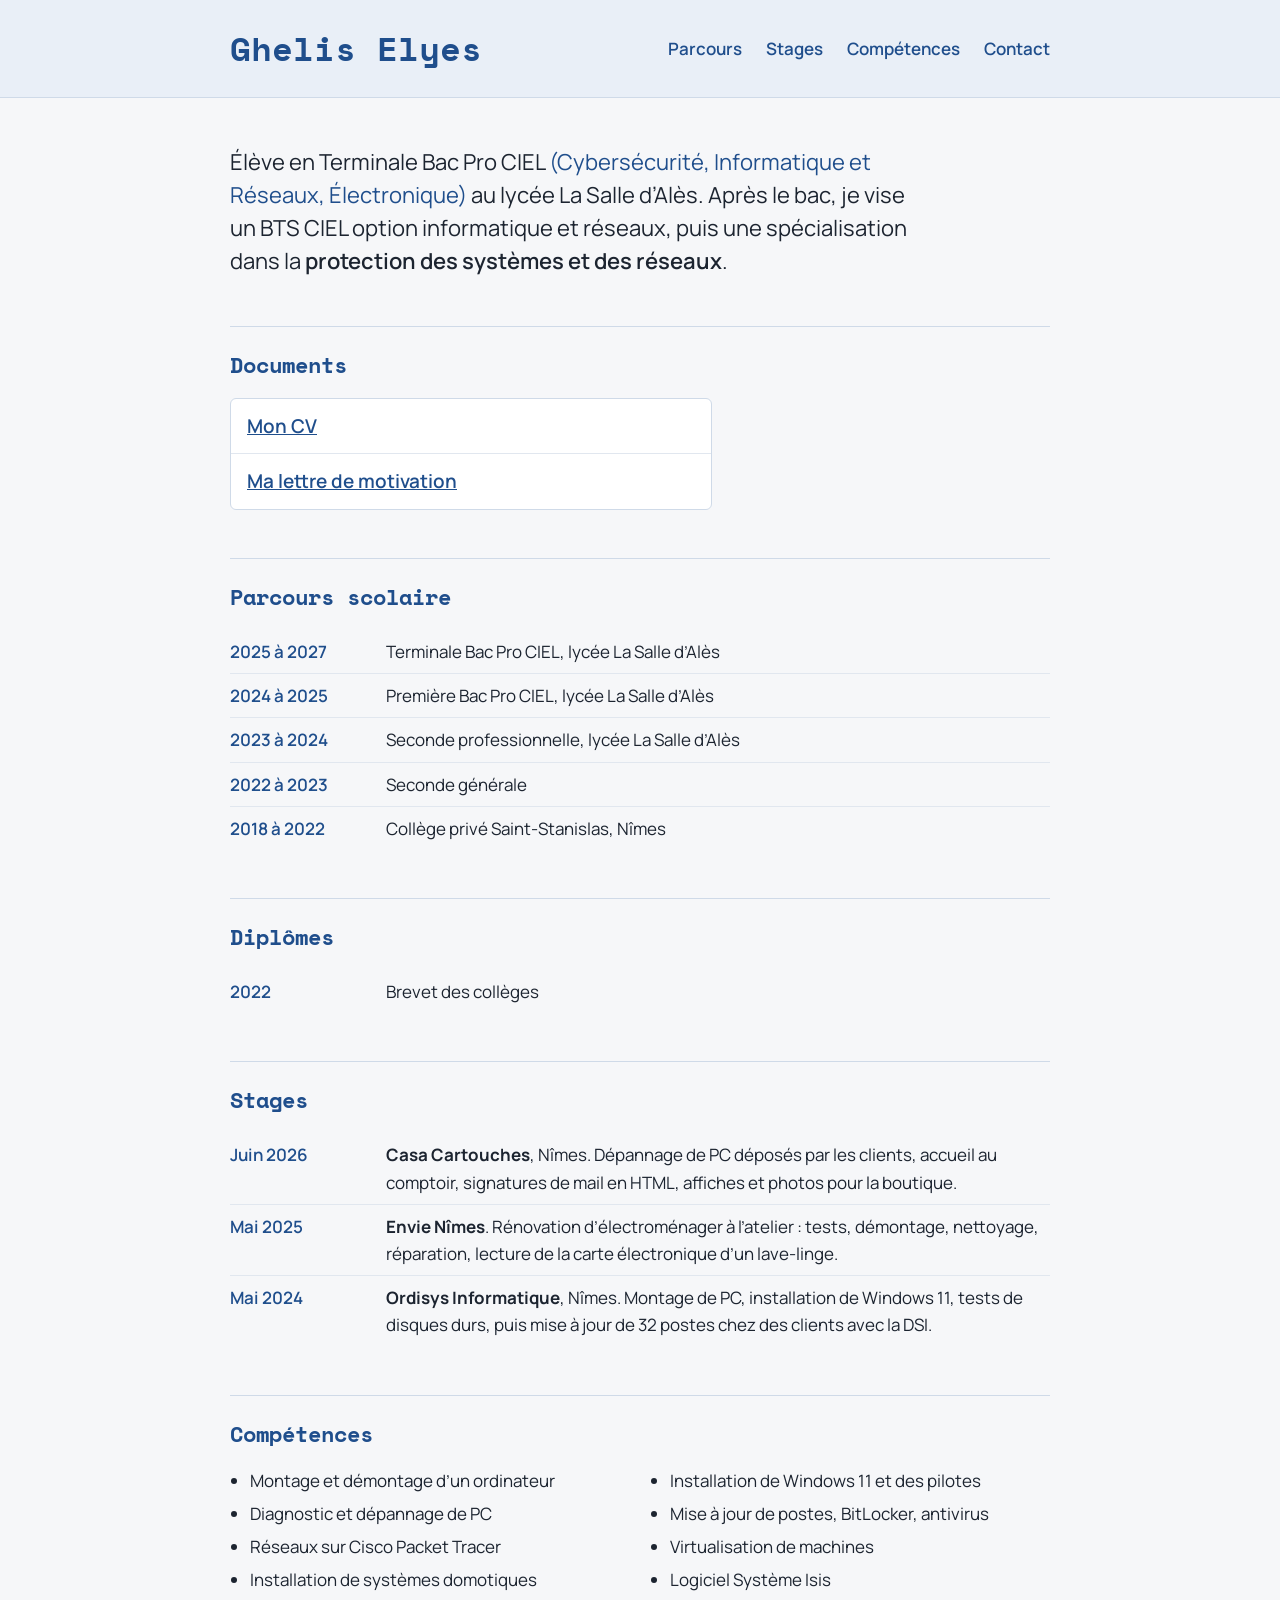
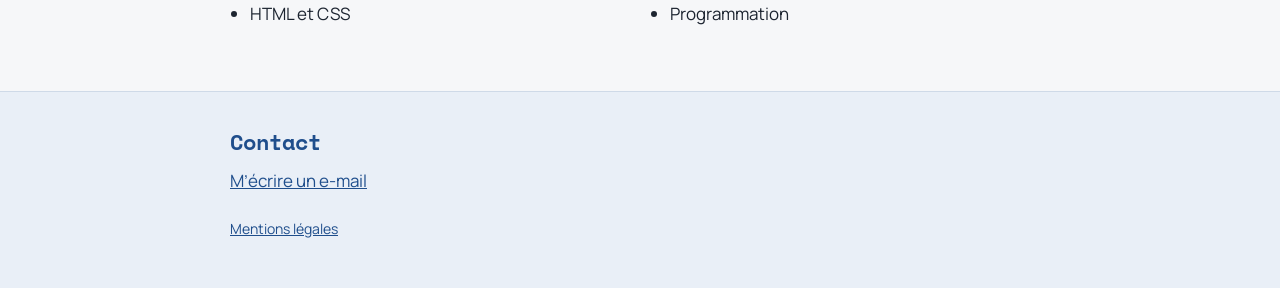
==== index.html @ 6304af38 "Première version du site de présentation" ====
<!DOCTYPE html>
<html lang="fr">
<head>
    <meta charset="utf-8">
    <meta name="viewport" content="width=device-width, initial-scale=1">
    <meta name="description" content="Ghelis Elyes, élève en Terminale Bac Pro CIEL au lycée La Salle d’Alès : parcours scolaire, stages, compétences, CV et lettre de motivation.">
    <title>Ghelis Elyes – Bac Pro CIEL</title>
    <!-- Pas d'icône : icône vide, pour que le navigateur ne cherche pas favicon.ico (erreur 404) -->
    <link rel="icon" href="data:,">
    <link rel="preconnect" href="https://fonts.googleapis.com">
    <link rel="preconnect" href="https://fonts.gstatic.com" crossorigin>
    <link rel="stylesheet" href="https://fonts.googleapis.com/css2?family=Manrope:wght@400;600&family=Space+Mono:wght@700&display=swap">
    <link rel="stylesheet" href="style.css">
</head>
<body>
    <header>
        <div class="conteneur entete">
            <h1>Ghelis Elyes</h1>
            <nav aria-label="Sections de la page">
                <ul>
                    <li><a href="#parcours">Parcours</a></li>
                    <li><a href="#stages">Stages</a></li>
                    <li><a href="#competences">Compétences</a></li>
                    <li><a href="#contact">Contact</a></li>
                </ul>
            </nav>
        </div>
    </header>

    <main class="conteneur">
        <p class="intro">Élève en Terminale Bac Pro CIEL <span class="filiere">(Cybersécurité, Informatique et Réseaux, Électronique)</span> au lycée La Salle d’Alès. Après le bac, je vise un BTS CIEL option informatique et réseaux, puis une spécialisation dans la <span class="mots-cles">protection des systèmes et des réseaux</span>.</p>

        <section>
            <h2>Documents</h2>
            <ul class="fichiers">
                <!-- download : télécharge quand c'est possible ; sinon target="_blank" ouvre le PDF dans un nouvel onglet et le site reste affiché -->
                <li><a href="CV_Elyes_Ghelis.pdf" download target="_blank">Mon CV</a></li>
                <li><a href="Lettre_Motivation.pdf" download target="_blank">Ma lettre de motivation</a></li>
            </ul>
        </section>

        <section id="parcours">
            <h2>Parcours scolaire</h2>
            <!-- À compléter : le lycée de la seconde générale. -->
            <ul class="frise">
                <li><span class="annee">2025 à 2027</span> <p>Terminale Bac Pro CIEL, lycée La Salle d’Alès</p></li>
                <li><span class="annee">2024 à 2025</span> <p>Première Bac Pro CIEL, lycée La Salle d’Alès</p></li>
                <li><span class="annee">2023 à 2024</span> <p>Seconde professionnelle, lycée La Salle d’Alès</p></li>
                <li><span class="annee">2022 à 2023</span> <p>Seconde générale</p></li>
                <li><span class="annee">2018 à 2022</span> <p>Collège privé Saint-Stanislas, Nîmes</p></li>
            </ul>
        </section>

        <section>
            <h2>Diplômes</h2>
            <ul class="frise">
                <li><span class="annee">2022</span> <p>Brevet des collèges</p></li>
            </ul>
        </section>

        <section id="stages">
            <h2>Stages</h2>
            <ul class="frise">
                <li><span class="annee">Juin 2026</span> <p><strong>Casa Cartouches</strong>, Nîmes. Dépannage de PC déposés par les clients, accueil au comptoir, signatures de mail en HTML, affiches et photos pour la boutique.</p></li>
                <li><span class="annee">Mai 2025</span> <p><strong>Envie Nîmes</strong>. Rénovation d’électroménager à l’atelier : tests, démontage, nettoyage, réparation, lecture de la carte électronique d’un lave-linge.</p></li>
                <li><span class="annee">Mai 2024</span> <p><strong>Ordisys Informatique</strong>, Nîmes. Montage de PC, installation de Windows 11, tests de disques durs, puis mise à jour de 32 postes chez des clients avec la DSI.</p></li>
            </ul>
        </section>

        <section id="competences">
            <h2>Compétences</h2>
            <ul class="competences">
                <li>Montage et démontage d’un ordinateur</li>
                <li>Installation de Windows 11 et des pilotes</li>
                <li>Diagnostic et dépannage de PC</li>
                <li>Mise à jour de postes, BitLocker, antivirus</li>
                <li>Réseaux sur Cisco Packet Tracer</li>
                <li>Virtualisation de machines</li>
                <li>Installation de systèmes domotiques</li>
                <li>Logiciel Système Isis</li>
                <li>HTML et CSS</li>
                <li>Programmation</li>
            </ul>
        </section>
    </main>

    <footer id="contact">
        <div class="conteneur">
            <h2>Contact</h2>
            <p><a href="mailto:gheliselyes883@gmail.com">M’écrire un e-mail</a></p>
            <p class="legal"><a href="mentions-legales.html">Mentions légales</a></p>
        </div>
    </footer>
</body>
</html>
---- style.css ----
/* Bleu marine #1f4e8c, bleu pâle des bandeaux #e9eff7, traits #cfdae8, texte #1c2430 */

body {
    margin: 0;
    background-color: #f6f7f9;
    color: #1c2430;
    font-family: "Manrope", sans-serif;
    font-size: 1.0625rem;
    line-height: 1.6;
}

h1,
h2,
.nom {
    font-family: "Space Mono", monospace;
    color: #1f4e8c;
}

a {
    color: #1f4e8c;
}

a:hover {
    color: #163a6b;
}

a:focus-visible {
    outline: 2px solid currentColor;
    outline-offset: 3px;
}

.filiere {
    color: #1f4e8c;
}

.mots-cles {
    font-weight: 600;
}

/* Même colonne pour l'en-tête, le contenu et le pied de page */
.conteneur {
    max-width: 820px;
    margin: 0 auto;
    padding-inline: 40px;
}

/* En-tête */

header {
    padding: 28px 0;
    background-color: #e9eff7;
    border-bottom: 1px solid #cfdae8;
}

.entete {
    display: flex;
    flex-wrap: wrap;
    justify-content: space-between;
    align-items: center;
    gap: 16px 32px;
}

.entete h1,
.nom {
    margin: 0;
    font-size: 2.125rem;
    line-height: 1.2;
}

/* Sur la page des mentions légales, le nom ramène à l'accueil */
.nom a {
    color: inherit;
    text-decoration: none;
}

nav ul {
    display: flex;
    flex-wrap: wrap;
    gap: 8px 24px;
    margin: 0;
    padding: 0;
    list-style: none;
}

nav a {
    font-weight: 600;
    text-decoration: none;
}

nav a:hover {
    text-decoration: underline;
}

/* Contenu */

main {
    padding-top: 48px;
    padding-bottom: 64px;
}

main h1 {
    margin: 0 0 8px;
    font-size: 1.75rem;
}

.intro {
    max-width: 700px;
    margin: 0;
    font-size: 1.375rem;
    line-height: 1.5;
}

section {
    margin-top: 48px;
}

h2 {
    margin: 0 0 16px;
    padding-top: 20px;
    border-top: 1px solid #cfdae8;
    font-size: 1.375rem;
}

.frise,
.fichiers {
    margin: 0;
    padding: 0;
    list-style: none;
}

/* L'année dans une colonne à gauche */
.frise li {
    display: grid;
    grid-template-columns: 140px 1fr;
    gap: 16px;
    padding: 8px 0;
    border-bottom: 1px solid #e1e7ef;
}

.frise li:last-child {
    border-bottom: none;
}

.frise p {
    margin: 0;
}

.annee {
    color: #1f4e8c;
    font-weight: 600;
}

/* Le CV et la lettre dans un cadre : c'est ce qu'on cherche en premier */
.fichiers {
    max-width: 480px;
    background-color: #ffffff;
    border: 1px solid #cfdae8;
    border-radius: 6px;
}

.fichiers li {
    padding: 12px 16px;
}

.fichiers li + li {
    border-top: 1px solid #e1e7ef;
}

.fichiers a {
    font-size: 1.1875rem;
    font-weight: 600;
}

.competences {
    display: grid;
    grid-template-columns: 1fr 1fr;
    gap: 6px 40px;
    margin: 0;
    padding-left: 20px;
}

/* Pied de page */

footer {
    padding: 32px 0 48px;
    background-color: #e9eff7;
    border-top: 1px solid #cfdae8;
}

footer h2 {
    margin-bottom: 8px;
    padding-top: 0;
    border-top: none;
}

footer p {
    margin: 0;
}

.legal {
    margin-top: 24px;
    font-size: 0.875rem;
}

/* Téléphone */

@media (max-width: 600px) {
    .conteneur {
        padding-inline: 20px;
    }

    header {
        padding: 20px 0;
    }

    .entete h1,
    .nom {
        font-size: 1.75rem;
    }

    main {
        padding-top: 28px;
        padding-bottom: 48px;
    }

    .intro {
        font-size: 1.1875rem;
    }

    /* L'année passe au-dessus du texte */
    .frise li {
        grid-template-columns: 1fr;
        gap: 0;
    }

    .competences {
        grid-template-columns: 1fr;
    }
}
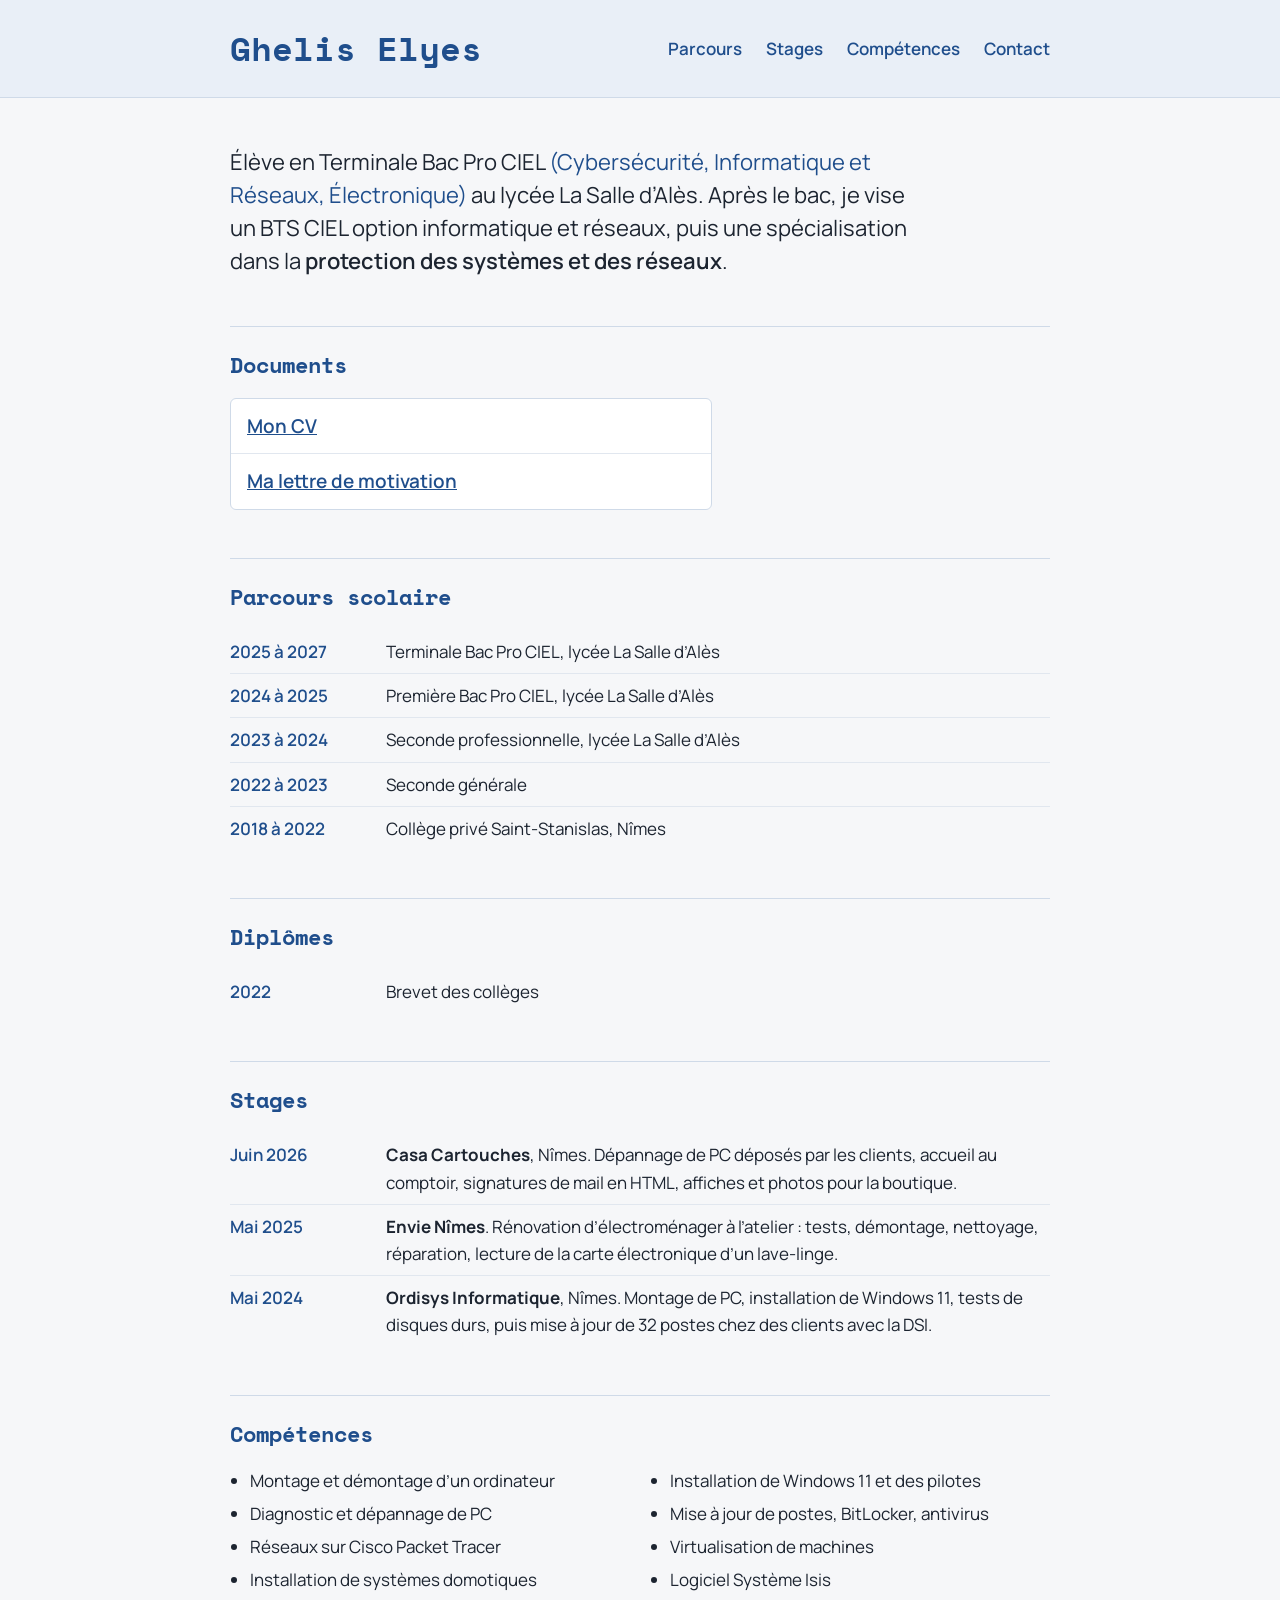
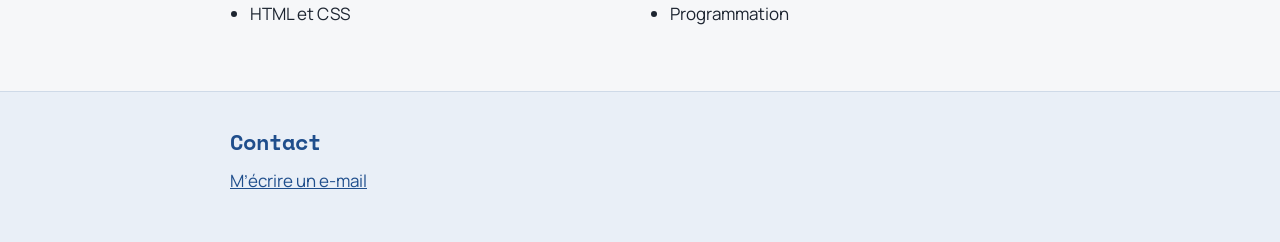
==== commit e9fe310e: "Remove legal mentions link from footer Removed the legal mentions link from the footer." ====
--- a/index.html
+++ b/index.html
@@ -5,7 +5,6 @@
     <meta name="viewport" content="width=device-width, initial-scale=1">
     <meta name="description" content="Ghelis Elyes, élève en Terminale Bac Pro CIEL au lycée La Salle d’Alès : parcours scolaire, stages, compétences, CV et lettre de motivation.">
     <title>Ghelis Elyes – Bac Pro CIEL</title>
-    <!-- Pas d'icône : icône vide, pour que le navigateur ne cherche pas favicon.ico (erreur 404) -->
     <link rel="icon" href="data:,">
     <link rel="preconnect" href="https://fonts.googleapis.com">
     <link rel="preconnect" href="https://fonts.gstatic.com" crossorigin>
@@ -33,15 +32,13 @@
         <section>
             <h2>Documents</h2>
             <ul class="fichiers">
-                <!-- download : télécharge quand c'est possible ; sinon target="_blank" ouvre le PDF dans un nouvel onglet et le site reste affiché -->
-                <li><a href="CV_Elyes_Ghelis.pdf" download target="_blank">Mon CV</a></li>
-                <li><a href="Lettre_Motivation.pdf" download target="_blank">Ma lettre de motivation</a></li>
+                <li><a href="CV_Elyes_Ghelis.pdf" download target="_blank" rel="noopener">Mon CV</a></li>
+                <li><a href="Lettre_Motivation.pdf" download target="_blank" rel="noopener">Ma lettre de motivation</a></li>
             </ul>
         </section>
 
         <section id="parcours">
             <h2>Parcours scolaire</h2>
-            <!-- À compléter : le lycée de la seconde générale. -->
             <ul class="frise">
                 <li><span class="annee">2025 à 2027</span> <p>Terminale Bac Pro CIEL, lycée La Salle d’Alès</p></li>
                 <li><span class="annee">2024 à 2025</span> <p>Première Bac Pro CIEL, lycée La Salle d’Alès</p></li>
@@ -88,7 +85,6 @@
         <div class="conteneur">
             <h2>Contact</h2>
             <p><a href="mailto:gheliselyes883@gmail.com">M’écrire un e-mail</a></p>
-            <p class="legal"><a href="mentions-legales.html">Mentions légales</a></p>
         </div>
     </footer>
 </body>
--- a/style.css
+++ b/style.css
@@ -1,9 +1,21 @@
-/* Bleu marine #1f4e8c, bleu pâle des bandeaux #e9eff7, traits #cfdae8, texte #1c2430 */
+/* Couleurs */
+
+:root {
+    --bleu: #1f4e8c;
+    --bleu-fonce: #163a6b;
+    --bleu-pale: #e9eff7;
+    --texte: #1c2430;
+    --fond: #f6f7f9;
+    --trait: #cfdae8;
+    --trait-clair: #e1e7ef;
+}
+
+/* Base */
 
 body {
     margin: 0;
-    background-color: #f6f7f9;
-    color: #1c2430;
+    background-color: var(--fond);
+    color: var(--texte);
     font-family: "Manrope", sans-serif;
     font-size: 1.0625rem;
     line-height: 1.6;
@@ -13,15 +25,20 @@
 h2,
 .nom {
     font-family: "Space Mono", monospace;
-    color: #1f4e8c;
+    color: var(--bleu);
+}
+
+h2 {
+    margin: 0 0 16px;
+    font-size: 1.375rem;
 }
 
 a {
-    color: #1f4e8c;
+    color: var(--bleu);
 }
 
 a:hover {
-    color: #163a6b;
+    color: var(--bleu-fonce);
 }
 
 a:focus-visible {
@@ -30,14 +47,13 @@
 }
 
 .filiere {
-    color: #1f4e8c;
+    color: var(--bleu);
 }
 
 .mots-cles {
     font-weight: 600;
 }
 
-/* Même colonne pour l'en-tête, le contenu et le pied de page */
 .conteneur {
     max-width: 820px;
     margin: 0 auto;
@@ -48,8 +64,8 @@
 
 header {
     padding: 28px 0;
-    background-color: #e9eff7;
-    border-bottom: 1px solid #cfdae8;
+    background-color: var(--bleu-pale);
+    border-bottom: 1px solid var(--trait);
 }
 
 .entete {
@@ -67,7 +83,6 @@
     line-height: 1.2;
 }
 
-/* Sur la page des mentions légales, le nom ramène à l'accueil */
 .nom a {
     color: inherit;
     text-decoration: none;
@@ -103,6 +118,15 @@
     font-size: 1.75rem;
 }
 
+main h2 {
+    padding-top: 20px;
+    border-top: 1px solid var(--trait);
+}
+
+section {
+    margin-top: 48px;
+}
+
 .intro {
     max-width: 700px;
     margin: 0;
@@ -110,17 +134,6 @@
     line-height: 1.5;
 }
 
-section {
-    margin-top: 48px;
-}
-
-h2 {
-    margin: 0 0 16px;
-    padding-top: 20px;
-    border-top: 1px solid #cfdae8;
-    font-size: 1.375rem;
-}
-
 .frise,
 .fichiers {
     margin: 0;
@@ -128,13 +141,12 @@
     list-style: none;
 }
 
-/* L'année dans une colonne à gauche */
 .frise li {
     display: grid;
     grid-template-columns: 140px 1fr;
     gap: 16px;
     padding: 8px 0;
-    border-bottom: 1px solid #e1e7ef;
+    border-bottom: 1px solid var(--trait-clair);
 }
 
 .frise li:last-child {
@@ -146,15 +158,14 @@
 }
 
 .annee {
-    color: #1f4e8c;
-    font-weight: 600;
-}
-
-/* Le CV et la lettre dans un cadre : c'est ce qu'on cherche en premier */
+    color: var(--bleu);
+    font-weight: 600;
+}
+
 .fichiers {
     max-width: 480px;
-    background-color: #ffffff;
-    border: 1px solid #cfdae8;
+    background-color: #fff;
+    border: 1px solid var(--trait);
     border-radius: 6px;
 }
 
@@ -163,7 +174,7 @@
 }
 
 .fichiers li + li {
-    border-top: 1px solid #e1e7ef;
+    border-top: 1px solid var(--trait-clair);
 }
 
 .fichiers a {
@@ -183,14 +194,12 @@
 
 footer {
     padding: 32px 0 48px;
-    background-color: #e9eff7;
-    border-top: 1px solid #cfdae8;
+    background-color: var(--bleu-pale);
+    border-top: 1px solid var(--trait);
 }
 
 footer h2 {
     margin-bottom: 8px;
-    padding-top: 0;
-    border-top: none;
 }
 
 footer p {
@@ -202,7 +211,7 @@
     font-size: 0.875rem;
 }
 
-/* Téléphone */
+/* Écrans étroits */
 
 @media (max-width: 600px) {
     .conteneur {
@@ -227,7 +236,6 @@
         font-size: 1.1875rem;
     }
 
-    /* L'année passe au-dessus du texte */
     .frise li {
         grid-template-columns: 1fr;
         gap: 0;
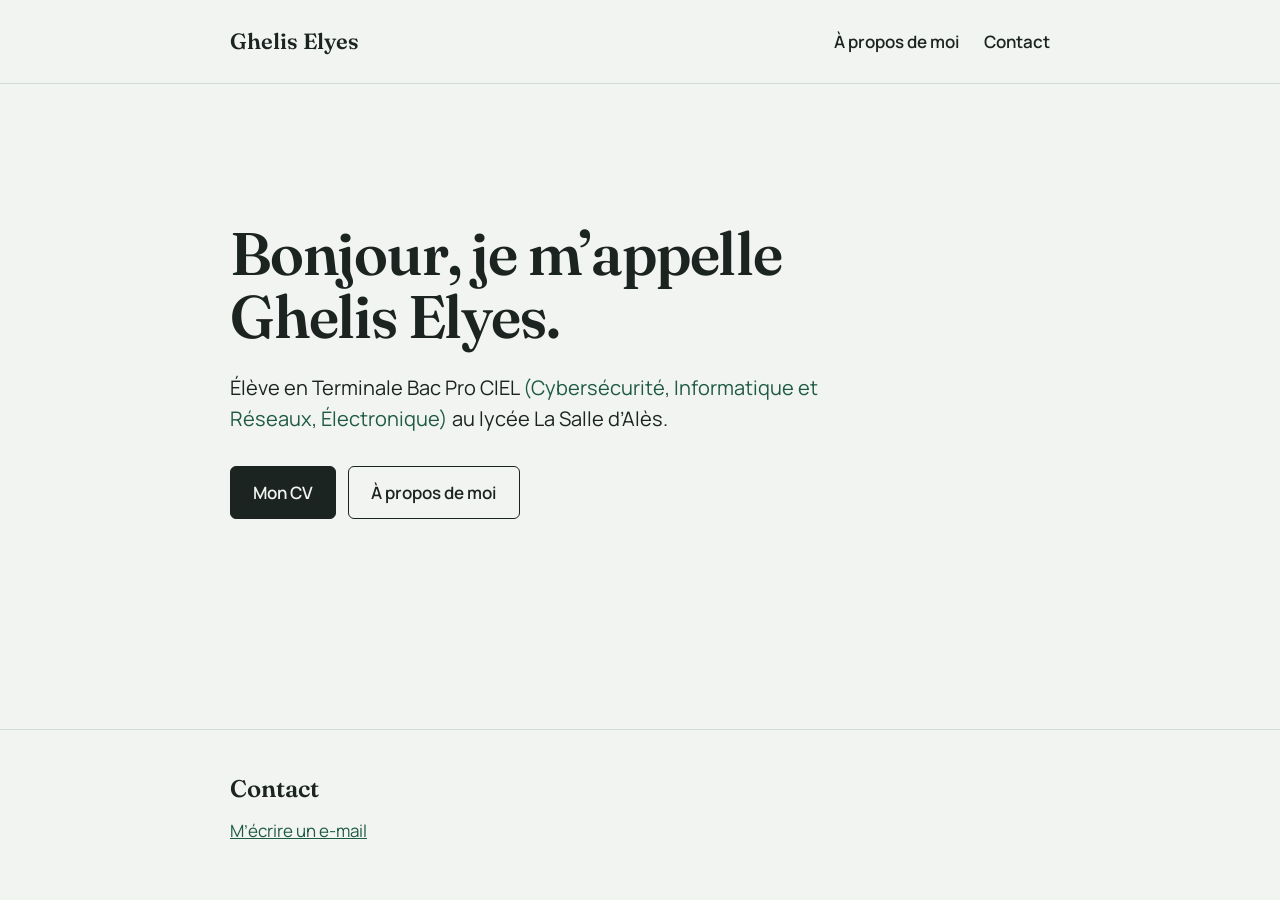
==== commit 6be91a90: "Ajoute la page À propos et change les couleurs" ====
--- a/index.html
+++ b/index.html
@@ -3,81 +3,35 @@
 <head>
     <meta charset="utf-8">
     <meta name="viewport" content="width=device-width, initial-scale=1">
-    <meta name="description" content="Ghelis Elyes, élève en Terminale Bac Pro CIEL au lycée La Salle d’Alès : parcours scolaire, stages, compétences, CV et lettre de motivation.">
+    <meta name="description" content="Ghelis Elyes, élève en Terminale Bac Pro CIEL au lycée La Salle d’Alès : présentation, CV et parcours.">
     <title>Ghelis Elyes – Bac Pro CIEL</title>
     <link rel="icon" href="data:,">
     <link rel="preconnect" href="https://fonts.googleapis.com">
     <link rel="preconnect" href="https://fonts.gstatic.com" crossorigin>
-    <link rel="stylesheet" href="https://fonts.googleapis.com/css2?family=Manrope:wght@400;600&family=Space+Mono:wght@700&display=swap">
+    <link rel="stylesheet" href="https://fonts.googleapis.com/css2?family=Fraunces:opsz,wght@9..144,500;9..144,600&family=Manrope:wght@400;600&display=swap">
     <link rel="stylesheet" href="style.css">
 </head>
 <body>
     <header>
         <div class="conteneur entete">
-            <h1>Ghelis Elyes</h1>
-            <nav aria-label="Sections de la page">
+            <p class="nom"><a href="index.html">Ghelis Elyes</a></p>
+            <nav aria-label="Menu principal">
                 <ul>
-                    <li><a href="#parcours">Parcours</a></li>
-                    <li><a href="#stages">Stages</a></li>
-                    <li><a href="#competences">Compétences</a></li>
+                    <li><a href="apropos.html">À propos de moi</a></li>
                     <li><a href="#contact">Contact</a></li>
                 </ul>
             </nav>
         </div>
     </header>
 
-    <main class="conteneur">
-        <p class="intro">Élève en Terminale Bac Pro CIEL <span class="filiere">(Cybersécurité, Informatique et Réseaux, Électronique)</span> au lycée La Salle d’Alès. Après le bac, je vise un BTS CIEL option informatique et réseaux, puis une spécialisation dans la <span class="mots-cles">protection des systèmes et des réseaux</span>.</p>
-
-        <section>
-            <h2>Documents</h2>
-            <ul class="fichiers">
-                <li><a href="CV_Elyes_Ghelis.pdf" download target="_blank" rel="noopener">Mon CV</a></li>
-                <li><a href="Lettre_Motivation.pdf" download target="_blank" rel="noopener">Ma lettre de motivation</a></li>
-            </ul>
-        </section>
-
-        <section id="parcours">
-            <h2>Parcours scolaire</h2>
-            <ul class="frise">
-                <li><span class="annee">2025 à 2027</span> <p>Terminale Bac Pro CIEL, lycée La Salle d’Alès</p></li>
-                <li><span class="annee">2024 à 2025</span> <p>Première Bac Pro CIEL, lycée La Salle d’Alès</p></li>
-                <li><span class="annee">2023 à 2024</span> <p>Seconde professionnelle, lycée La Salle d’Alès</p></li>
-                <li><span class="annee">2022 à 2023</span> <p>Seconde générale</p></li>
-                <li><span class="annee">2018 à 2022</span> <p>Collège privé Saint-Stanislas, Nîmes</p></li>
-            </ul>
-        </section>
-
-        <section>
-            <h2>Diplômes</h2>
-            <ul class="frise">
-                <li><span class="annee">2022</span> <p>Brevet des collèges</p></li>
-            </ul>
-        </section>
-
-        <section id="stages">
-            <h2>Stages</h2>
-            <ul class="frise">
-                <li><span class="annee">Juin 2026</span> <p><strong>Casa Cartouches</strong>, Nîmes. Dépannage de PC déposés par les clients, accueil au comptoir, signatures de mail en HTML, affiches et photos pour la boutique.</p></li>
-                <li><span class="annee">Mai 2025</span> <p><strong>Envie Nîmes</strong>. Rénovation d’électroménager à l’atelier : tests, démontage, nettoyage, réparation, lecture de la carte électronique d’un lave-linge.</p></li>
-                <li><span class="annee">Mai 2024</span> <p><strong>Ordisys Informatique</strong>, Nîmes. Montage de PC, installation de Windows 11, tests de disques durs, puis mise à jour de 32 postes chez des clients avec la DSI.</p></li>
-            </ul>
-        </section>
-
-        <section id="competences">
-            <h2>Compétences</h2>
-            <ul class="competences">
-                <li>Montage et démontage d’un ordinateur</li>
-                <li>Installation de Windows 11 et des pilotes</li>
-                <li>Diagnostic et dépannage de PC</li>
-                <li>Mise à jour de postes, BitLocker, antivirus</li>
-                <li>Réseaux sur Cisco Packet Tracer</li>
-                <li>Virtualisation de machines</li>
-                <li>Installation de systèmes domotiques</li>
-                <li>Logiciel Système Isis</li>
-                <li>HTML et CSS</li>
-                <li>Programmation</li>
-            </ul>
+    <main class="conteneur page-accueil">
+        <section class="accueil">
+            <h1>Bonjour, je m’appelle Ghelis&nbsp;Elyes.</h1>
+            <p class="intro">Élève en Terminale Bac Pro CIEL <span class="filiere">(Cybersécurité, Informatique et Réseaux, Électronique)</span> au lycée La Salle d’Alès.</p>
+            <div class="actions">
+                <a class="bouton" href="CV_Elyes_Ghelis.pdf" download target="_blank" rel="noopener">Mon CV</a>
+                <a class="bouton bouton-secondaire" href="apropos.html">À propos de moi</a>
+            </div>
         </section>
     </main>
 
--- a/style.css
+++ b/style.css
@@ -1,21 +1,24 @@
-/* Couleurs */
+/* Couleurs : vert du vernis d'un circuit imprimé */
 
 :root {
-    --bleu: #1f4e8c;
-    --bleu-fonce: #163a6b;
-    --bleu-pale: #e9eff7;
-    --texte: #1c2430;
-    --fond: #f6f7f9;
-    --trait: #cfdae8;
-    --trait-clair: #e1e7ef;
+    --fond: #f1f4f1;
+    --encre: #1c2421;
+    --gris: #55615b;
+    --vert: #1f5a45;
+    --vert-fonce: #163f30;
+    --trait: #d3dbd5;
+    --trait-clair: #e2e8e3;
 }
 
 /* Base */
 
 body {
+    display: flex;
+    flex-direction: column;
+    min-height: 100vh;
     margin: 0;
     background-color: var(--fond);
-    color: var(--texte);
+    color: var(--encre);
     font-family: "Manrope", sans-serif;
     font-size: 1.0625rem;
     line-height: 1.6;
@@ -23,22 +26,24 @@
 
 h1,
 h2,
+h3,
 .nom {
-    font-family: "Space Mono", monospace;
-    color: var(--bleu);
+    font-family: "Fraunces", serif;
+    font-weight: 600;
+    color: var(--encre);
 }
 
 h2 {
     margin: 0 0 16px;
-    font-size: 1.375rem;
+    font-size: 1.5rem;
 }
 
 a {
-    color: var(--bleu);
+    color: var(--vert);
 }
 
 a:hover {
-    color: var(--bleu-fonce);
+    color: var(--vert-fonce);
 }
 
 a:focus-visible {
@@ -47,15 +52,13 @@
 }
 
 .filiere {
-    color: var(--bleu);
-}
-
-.mots-cles {
-    font-weight: 600;
+    color: var(--vert);
 }
 
 .conteneur {
-    max-width: 820px;
+    box-sizing: border-box;
+    width: 100%;
+    max-width: 900px;
     margin: 0 auto;
     padding-inline: 40px;
 }
@@ -63,8 +66,7 @@
 /* En-tête */
 
 header {
-    padding: 28px 0;
-    background-color: var(--bleu-pale);
+    padding: 24px 0;
     border-bottom: 1px solid var(--trait);
 }
 
@@ -73,14 +75,12 @@
     flex-wrap: wrap;
     justify-content: space-between;
     align-items: center;
-    gap: 16px 32px;
-}
-
-.entete h1,
+    gap: 12px 32px;
+}
+
 .nom {
     margin: 0;
-    font-size: 2.125rem;
-    line-height: 1.2;
+    font-size: 1.375rem;
 }
 
 .nom a {
@@ -98,103 +98,183 @@
 }
 
 nav a {
+    color: var(--encre);
     font-weight: 600;
     text-decoration: none;
 }
 
 nav a:hover {
-    text-decoration: underline;
+    color: var(--vert);
+}
+
+/* Accueil */
+
+.page-accueil {
+    display: flex;
+    align-items: center;
+}
+
+.accueil {
+    margin-top: 0;
+    padding: 72px 0;
+}
+
+.accueil h1 {
+    margin: 0 0 24px;
+    font-size: clamp(2.5rem, 6vw, 3.75rem);
+    line-height: 1.05;
+    letter-spacing: -0.02em;
+}
+
+.intro {
+    max-width: 640px;
+    margin: 0 0 32px;
+    font-size: 1.25rem;
+    line-height: 1.55;
+}
+
+.actions {
+    display: flex;
+    flex-wrap: wrap;
+    gap: 12px;
+}
+
+.bouton {
+    display: inline-block;
+    padding: 12px 22px;
+    border: 1px solid var(--encre);
+    border-radius: 6px;
+    background-color: var(--encre);
+    color: var(--fond);
+    font-weight: 600;
+    text-decoration: none;
+}
+
+.bouton:hover {
+    border-color: var(--vert-fonce);
+    background-color: var(--vert-fonce);
+    color: var(--fond);
+}
+
+.bouton-secondaire {
+    background-color: transparent;
+    color: var(--encre);
+}
+
+.bouton-secondaire:hover {
+    border-color: var(--vert);
+    background-color: transparent;
+    color: var(--vert);
 }
 
 /* Contenu */
 
 main {
-    padding-top: 48px;
-    padding-bottom: 64px;
+    flex-grow: 1;
+    padding-bottom: 72px;
 }
 
 main h1 {
-    margin: 0 0 8px;
-    font-size: 1.75rem;
+    margin: 56px 0 16px;
+    font-size: clamp(2rem, 5vw, 2.75rem);
+    line-height: 1.1;
 }
 
 main h2 {
-    padding-top: 20px;
+    padding-top: 24px;
     border-top: 1px solid var(--trait);
 }
 
 section {
-    margin-top: 48px;
-}
-
-.intro {
-    max-width: 700px;
-    margin: 0;
-    font-size: 1.375rem;
-    line-height: 1.5;
+    margin-top: 56px;
 }
 
 .frise,
-.fichiers {
+.liens {
     margin: 0;
     padding: 0;
     list-style: none;
 }
 
-.frise li {
+.frise li,
+.competences {
     display: grid;
     grid-template-columns: 140px 1fr;
     gap: 16px;
-    padding: 8px 0;
-    border-bottom: 1px solid var(--trait-clair);
-}
-
-.frise li:last-child {
-    border-bottom: none;
+}
+
+.frise li + li {
+    margin-top: 10px;
+    padding-top: 10px;
+    border-top: 1px solid var(--trait-clair);
 }
 
 .frise p {
     margin: 0;
 }
 
-.annee {
-    color: var(--bleu);
-    font-weight: 600;
-}
-
-.fichiers {
-    max-width: 480px;
-    background-color: #fff;
-    border: 1px solid var(--trait);
-    border-radius: 6px;
-}
-
-.fichiers li {
-    padding: 12px 16px;
-}
-
-.fichiers li + li {
+.annee,
+.competences dt {
+    color: var(--vert);
+    font-weight: 600;
+}
+
+.stage + .stage {
+    margin-top: 20px;
+    padding-top: 20px;
     border-top: 1px solid var(--trait-clair);
 }
 
-.fichiers a {
-    font-size: 1.1875rem;
-    font-weight: 600;
+.stage h3 {
+    margin: 0;
+    font-size: 1.25rem;
+}
+
+.lieu {
+    margin: 2px 0 10px;
+    color: var(--gris);
+}
+
+.stage ul {
+    margin: 0;
+    padding-left: 20px;
+}
+
+.stage li + li {
+    margin-top: 4px;
 }
 
 .competences {
+    margin: 0;
+    row-gap: 12px;
+}
+
+.competences dd {
+    margin: 0;
+}
+
+.trois-colonnes {
     display: grid;
-    grid-template-columns: 1fr 1fr;
-    gap: 6px 40px;
-    margin: 0;
-    padding-left: 20px;
+    grid-template-columns: repeat(3, 1fr);
+    gap: 32px;
+}
+
+.trois-colonnes p {
+    margin: 0;
+}
+
+.liens li + li {
+    margin-top: 8px;
+}
+
+.liens a {
+    font-weight: 600;
 }
 
 /* Pied de page */
 
 footer {
-    padding: 32px 0 48px;
-    background-color: var(--bleu-pale);
+    padding: 40px 0 56px;
     border-top: 1px solid var(--trait);
 }
 
@@ -204,11 +284,6 @@
 
 footer p {
     margin: 0;
-}
-
-.legal {
-    margin-top: 24px;
-    font-size: 0.875rem;
 }
 
 /* Écrans étroits */
@@ -219,29 +294,29 @@
     }
 
     header {
-        padding: 20px 0;
-    }
-
-    .entete h1,
-    .nom {
-        font-size: 1.75rem;
-    }
-
-    main {
-        padding-top: 28px;
-        padding-bottom: 48px;
+        padding: 18px 0;
+    }
+
+    .accueil {
+        padding: 56px 0 64px;
     }
 
     .intro {
-        font-size: 1.1875rem;
-    }
-
-    .frise li {
+        font-size: 1.125rem;
+    }
+
+    .frise li,
+    .competences,
+    .trois-colonnes {
         grid-template-columns: 1fr;
+    }
+
+    .frise li,
+    .competences {
         gap: 0;
     }
 
-    .competences {
-        grid-template-columns: 1fr;
-    }
-}
+    .competences dd + dt {
+        margin-top: 12px;
+    }
+}
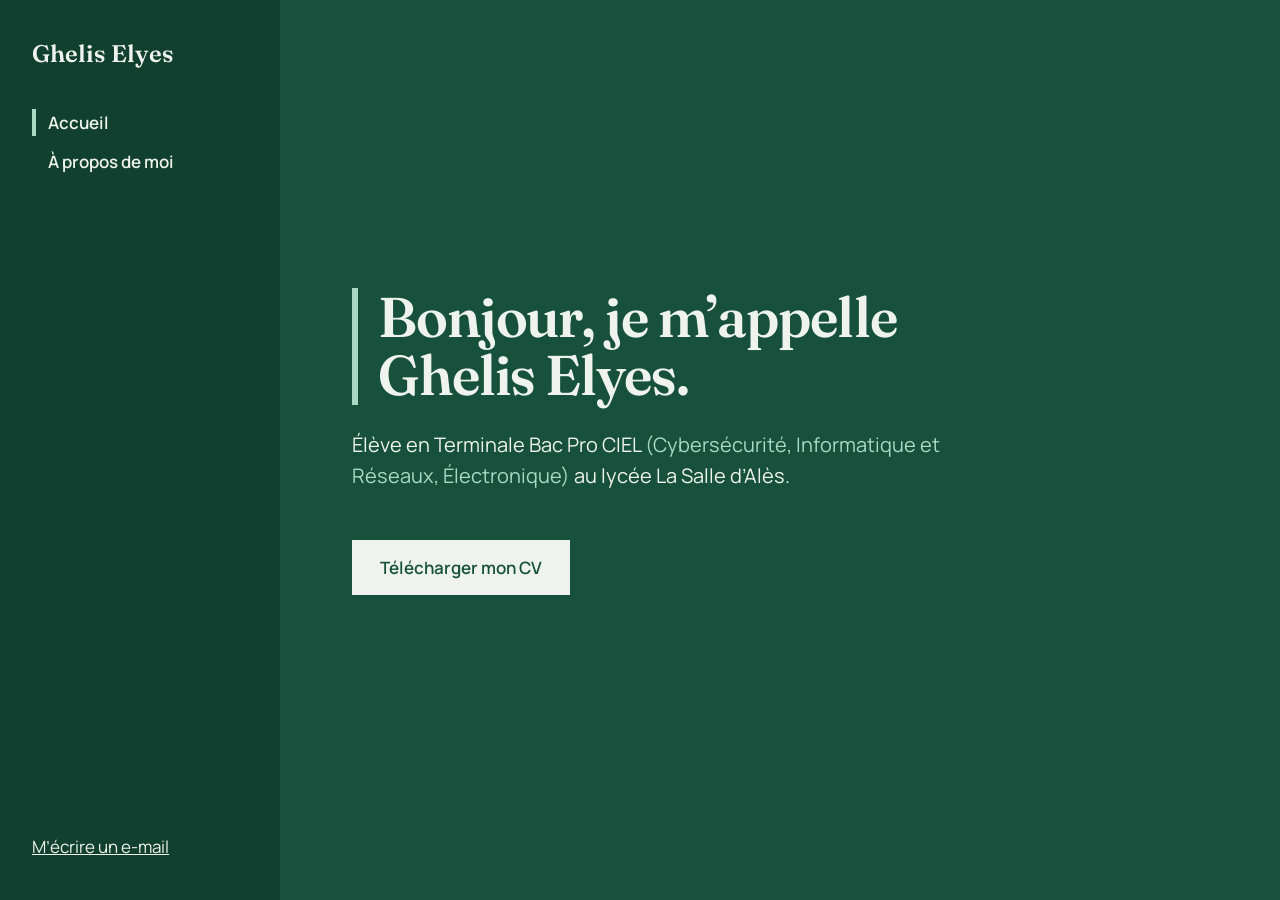
==== commit 3bf7db5e: "Add files via upload" ====
--- a/index.html
+++ b/index.html
@@ -3,43 +3,30 @@
 <head>
     <meta charset="utf-8">
     <meta name="viewport" content="width=device-width, initial-scale=1">
-    <meta name="description" content="Ghelis Elyes, élève en Terminale Bac Pro CIEL au lycée La Salle d’Alès : présentation, CV et parcours.">
+    <meta name="description" content="Ghelis Elyes, élève en Terminale Bac Pro CIEL au lycée La Salle d’Alès : présentation, parcours et CV.">
     <title>Ghelis Elyes – Bac Pro CIEL</title>
     <link rel="icon" href="data:,">
     <link rel="preconnect" href="https://fonts.googleapis.com">
     <link rel="preconnect" href="https://fonts.gstatic.com" crossorigin>
-    <link rel="stylesheet" href="https://fonts.googleapis.com/css2?family=Fraunces:opsz,wght@9..144,500;9..144,600&family=Manrope:wght@400;600&display=swap">
+    <link rel="stylesheet" href="https://fonts.googleapis.com/css2?family=Fraunces:opsz,wght@9..144,600&family=Manrope:wght@400;600&display=swap">
     <link rel="stylesheet" href="style.css">
 </head>
 <body>
     <header>
-        <div class="conteneur entete">
-            <p class="nom"><a href="index.html">Ghelis Elyes</a></p>
-            <nav aria-label="Menu principal">
-                <ul>
-                    <li><a href="apropos.html">À propos de moi</a></li>
-                    <li><a href="#contact">Contact</a></li>
-                </ul>
-            </nav>
-        </div>
+        <p class="nom"><a href="index.html">Ghelis Elyes</a></p>
+        <nav aria-label="Menu principal">
+            <ul>
+                <li><a href="index.html" aria-current="page">Accueil</a></li>
+                <li><a href="apropos.html">À propos de moi</a></li>
+            </ul>
+        </nav>
+        <address><a href="mailto:gheliselyes883@gmail.com">M’écrire un e-mail</a></address>
     </header>
 
-    <main class="conteneur page-accueil">
-        <section class="accueil">
-            <h1>Bonjour, je m’appelle Ghelis&nbsp;Elyes.</h1>
-            <p class="intro">Élève en Terminale Bac Pro CIEL <span class="filiere">(Cybersécurité, Informatique et Réseaux, Électronique)</span> au lycée La Salle d’Alès.</p>
-            <div class="actions">
-                <a class="bouton" href="CV_Elyes_Ghelis.pdf" download target="_blank" rel="noopener">Mon CV</a>
-                <a class="bouton bouton-secondaire" href="apropos.html">À propos de moi</a>
-            </div>
-        </section>
+    <main class="page-accueil">
+        <h1>Bonjour, je m’appelle Ghelis&nbsp;Elyes.</h1>
+        <p class="intro">Élève en Terminale Bac Pro CIEL <span class="filiere">(Cybersécurité, Informatique et Réseaux, Électronique)</span> au lycée La Salle d’Alès.</p>
+        <p><a class="bouton" href="CV_Elyes_Ghelis.pdf" download target="_blank" rel="noopener">Télécharger mon CV</a></p>
     </main>
-
-    <footer id="contact">
-        <div class="conteneur">
-            <h2>Contact</h2>
-            <p><a href="mailto:gheliselyes883@gmail.com">M’écrire un e-mail</a></p>
-        </div>
-    </footer>
 </body>
 </html>
--- a/style.css
+++ b/style.css
@@ -1,24 +1,22 @@
-/* Couleurs : vert du vernis d'un circuit imprimé */
+/* Couleurs : le vert du vernis d'un circuit imprimé, le blanc de ses inscriptions */
 
 :root {
-    --fond: #f1f4f1;
-    --encre: #1c2421;
-    --gris: #55615b;
-    --vert: #1f5a45;
-    --vert-fonce: #163f30;
-    --trait: #d3dbd5;
-    --trait-clair: #e2e8e3;
-}
-
-/* Base */
+    --fond: #17503d;
+    --colonne: #113f30;
+    --texte: #eef3ee;
+    --doux: #bcd3c8;
+    --accent: #a9d9c3;
+}
+
+/* Base : deux colonnes, le menu à gauche et le contenu à droite */
 
 body {
-    display: flex;
-    flex-direction: column;
+    display: grid;
+    grid-template-columns: 280px 1fr;
     min-height: 100vh;
     margin: 0;
     background-color: var(--fond);
-    color: var(--encre);
+    color: var(--texte);
     font-family: "Manrope", sans-serif;
     font-size: 1.0625rem;
     line-height: 1.6;
@@ -30,20 +28,6 @@
 .nom {
     font-family: "Fraunces", serif;
     font-weight: 600;
-    color: var(--encre);
-}
-
-h2 {
-    margin: 0 0 16px;
-    font-size: 1.5rem;
-}
-
-a {
-    color: var(--vert);
-}
-
-a:hover {
-    color: var(--vert-fonce);
 }
 
 a:focus-visible {
@@ -51,142 +35,135 @@
     outline-offset: 3px;
 }
 
-.filiere {
-    color: var(--vert);
-}
-
-.conteneur {
+/* Colonne de gauche : nom, menu, contact */
+
+header {
+    position: sticky;
+    top: 0;
     box-sizing: border-box;
-    width: 100%;
-    max-width: 900px;
-    margin: 0 auto;
-    padding-inline: 40px;
-}
-
-/* En-tête */
-
-header {
-    padding: 24px 0;
-    border-bottom: 1px solid var(--trait);
-}
-
-.entete {
     display: flex;
-    flex-wrap: wrap;
-    justify-content: space-between;
-    align-items: center;
-    gap: 12px 32px;
+    flex-direction: column;
+    height: 100vh;
+    padding: 40px 32px;
+    background-color: var(--colonne);
+}
+
+header a {
+    color: inherit;
 }
 
 .nom {
-    margin: 0;
-    font-size: 1.375rem;
-}
-
-.nom a {
-    color: inherit;
+    margin: 0 0 40px;
+    font-size: 1.5rem;
+    line-height: 1.2;
+}
+
+.nom a,
+nav a {
     text-decoration: none;
 }
 
 nav ul {
-    display: flex;
-    flex-wrap: wrap;
-    gap: 8px 24px;
     margin: 0;
     padding: 0;
     list-style: none;
 }
 
+nav li + li {
+    margin-top: 12px;
+}
+
 nav a {
-    color: var(--encre);
-    font-weight: 600;
-    text-decoration: none;
+    display: block;
+    padding-left: 16px;
+    font-weight: 600;
 }
 
 nav a:hover {
-    color: var(--vert);
-}
-
-/* Accueil */
-
-.page-accueil {
-    display: flex;
-    align-items: center;
-}
-
-.accueil {
-    margin-top: 0;
-    padding: 72px 0;
-}
-
-.accueil h1 {
+    text-decoration: underline;
+}
+
+/* Le trait épais marque la page où l'on se trouve */
+nav a[aria-current="page"] {
+    padding-left: 12px;
+    border-left: 4px solid var(--accent);
+}
+
+address {
+    margin-top: auto;
+    font-style: normal;
+}
+
+/* Contenu */
+
+main {
+    box-sizing: border-box;
+    max-width: 860px;
+    padding: 72px;
+}
+
+main a {
+    color: var(--accent);
+}
+
+main a:hover {
+    color: var(--texte);
+}
+
+h1 {
     margin: 0 0 24px;
-    font-size: clamp(2.5rem, 6vw, 3.75rem);
+    padding-left: 20px;
+    border-left: 6px solid var(--accent);
+    font-size: 3.5rem;
     line-height: 1.05;
     letter-spacing: -0.02em;
 }
 
+h2 {
+    margin: 0 0 16px;
+    padding-left: 16px;
+    border-left: 4px solid var(--accent);
+    font-size: 1.5rem;
+    line-height: 1.3;
+}
+
 .intro {
-    max-width: 640px;
+    max-width: 600px;
     margin: 0 0 32px;
     font-size: 1.25rem;
     line-height: 1.55;
 }
 
-.actions {
+.filiere {
+    color: var(--accent);
+}
+
+/* Accueil */
+
+.page-accueil {
     display: flex;
-    flex-wrap: wrap;
-    gap: 12px;
+    flex-direction: column;
+    justify-content: center;
 }
 
 .bouton {
     display: inline-block;
-    padding: 12px 22px;
-    border: 1px solid var(--encre);
-    border-radius: 6px;
-    background-color: var(--encre);
+    padding: 14px 28px;
+    background-color: var(--texte);
     color: var(--fond);
     font-weight: 600;
     text-decoration: none;
 }
 
 .bouton:hover {
-    border-color: var(--vert-fonce);
-    background-color: var(--vert-fonce);
+    background-color: var(--accent);
     color: var(--fond);
 }
 
-.bouton-secondaire {
-    background-color: transparent;
-    color: var(--encre);
-}
-
-.bouton-secondaire:hover {
-    border-color: var(--vert);
-    background-color: transparent;
-    color: var(--vert);
-}
-
-/* Contenu */
-
-main {
-    flex-grow: 1;
-    padding-bottom: 72px;
-}
-
-main h1 {
-    margin: 56px 0 16px;
-    font-size: clamp(2rem, 5vw, 2.75rem);
-    line-height: 1.1;
-}
-
-main h2 {
-    padding-top: 24px;
-    border-top: 1px solid var(--trait);
-}
+/* À propos */
 
 section {
-    margin-top: 56px;
+    margin-top: 64px;
 }
 
 .frise,
@@ -197,32 +174,30 @@
 }
 
 .frise li,
-.competences {
+.definitions {
     display: grid;
-    grid-template-columns: 140px 1fr;
-    gap: 16px;
+    grid-template-columns: 160px 1fr;
+    gap: 12px 16px;
 }
 
 .frise li + li {
-    margin-top: 10px;
-    padding-top: 10px;
-    border-top: 1px solid var(--trait-clair);
-}
-
-.frise p {
+    margin-top: 12px;
+}
+
+.frise p,
+.definitions,
+.definitions dd {
     margin: 0;
 }
 
 .annee,
-.competences dt {
-    color: var(--vert);
+.definitions dt {
+    color: var(--accent);
     font-weight: 600;
 }
 
 .stage + .stage {
-    margin-top: 20px;
-    padding-top: 20px;
-    border-top: 1px solid var(--trait-clair);
+    margin-top: 32px;
 }
 
 .stage h3 {
@@ -232,7 +207,7 @@
 
 .lieu {
     margin: 2px 0 10px;
-    color: var(--gris);
+    color: var(--doux);
 }
 
 .stage ul {
@@ -244,25 +219,6 @@
     margin-top: 4px;
 }
 
-.competences {
-    margin: 0;
-    row-gap: 12px;
-}
-
-.competences dd {
-    margin: 0;
-}
-
-.trois-colonnes {
-    display: grid;
-    grid-template-columns: repeat(3, 1fr);
-    gap: 32px;
-}
-
-.trois-colonnes p {
-    margin: 0;
-}
-
 .liens li + li {
     margin-top: 8px;
 }
@@ -271,52 +227,51 @@
     font-weight: 600;
 }
 
-/* Pied de page */
-
-footer {
-    padding: 40px 0 56px;
-    border-top: 1px solid var(--trait);
-}
-
-footer h2 {
-    margin-bottom: 8px;
-}
-
-footer p {
-    margin: 0;
-}
-
-/* Écrans étroits */
-
-@media (max-width: 600px) {
-    .conteneur {
-        padding-inline: 20px;
+/* Écrans étroits : la colonne passe au-dessus du contenu */
+
+@media (max-width: 800px) {
+    body {
+        display: block;
     }
 
     header {
-        padding: 18px 0;
-    }
-
-    .accueil {
-        padding: 56px 0 64px;
-    }
-
-    .intro {
-        font-size: 1.125rem;
+        position: static;
+        height: auto;
+        padding: 20px;
+    }
+
+    .nom {
+        margin-bottom: 16px;
+    }
+
+    nav ul {
+        display: flex;
+        gap: 20px;
+    }
+
+    nav li + li {
+        margin-top: 0;
+    }
+
+    address {
+        margin-top: 16px;
+    }
+
+    main {
+        padding: 48px 20px 56px;
+    }
+
+    h1 {
+        font-size: 2.5rem;
     }
 
     .frise li,
-    .competences,
-    .trois-colonnes {
+    .definitions {
         grid-template-columns: 1fr;
-    }
-
-    .frise li,
-    .competences {
         gap: 0;
     }
 
-    .competences dd + dt {
+    .definitions dd + dt {
         margin-top: 12px;
     }
 }
